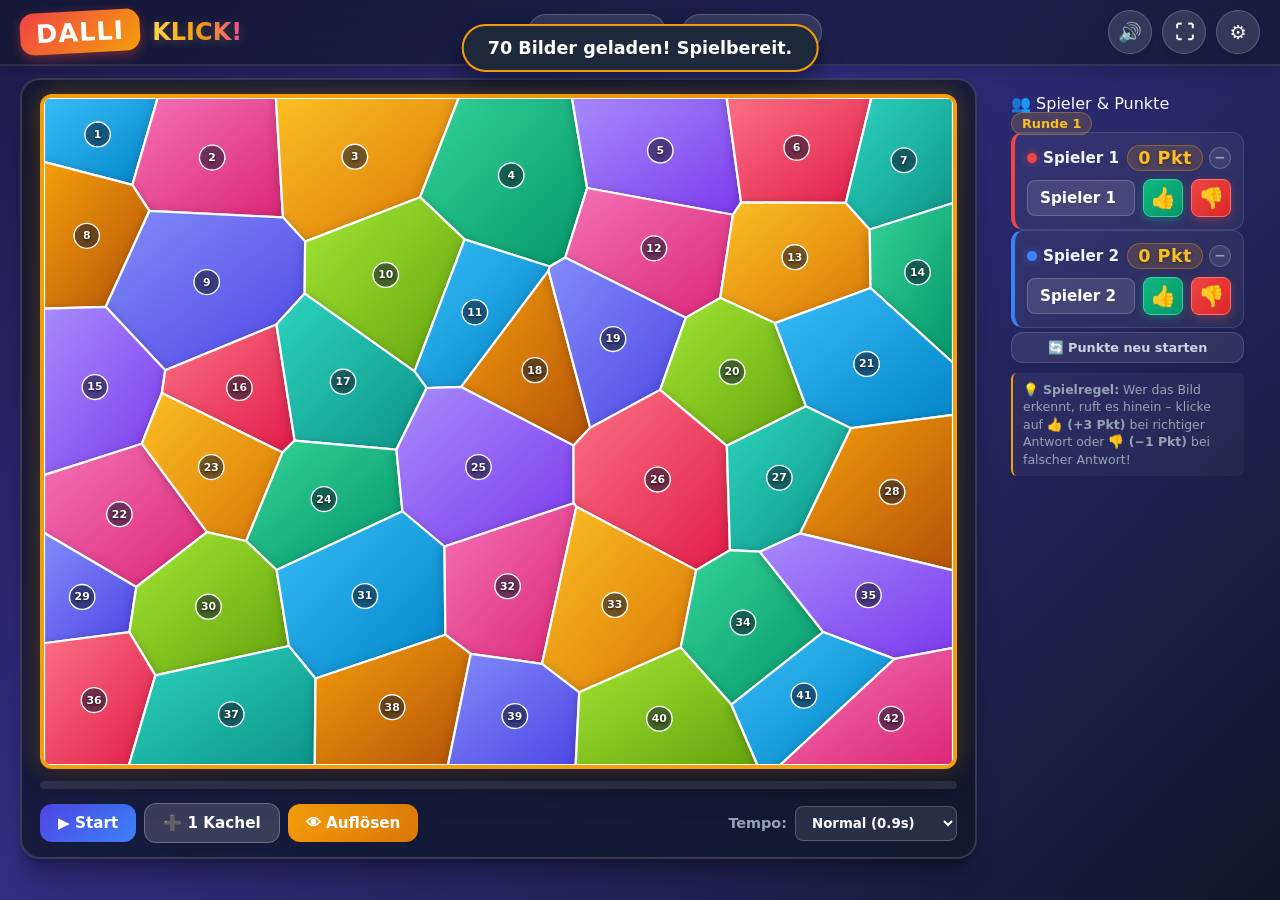
==== index.html @ 398790ba "Initial commit: Dalli Klick & Memorbild Bilderrätsel-Spiel mit 70 Bildern und Mosaik-Ausschnitten" ====
<!DOCTYPE html>
<html lang="de">
<head>
  <meta charset="UTF-8">
  <meta name="viewport" content="width=device-width, initial-scale=1.0">
  <title>Dalli Klick - Das Bilderrätsel Spiel</title>
  <link rel="stylesheet" href="style.css">
  <link rel="icon" href="data:image/svg+xml,<svg xmlns=%22http://www.w3.org/2000/svg%22 viewBox=%220%22%20width=%22100%22%20height=%22100%22><text y=%22.9em%22 font-size=%2290%22>🧩</text></svg>">
</head>
<body>

  <!-- Game Header -->
  <header class="game-header">
    <div class="logo-container">
      <div class="logo-badge">DALLI</div>
      <div class="title-text">KLICK!</div>
    </div>

    <div class="header-stats">
      <div class="stat-pill">
        <span>🎮 Runde:</span>
        <span id="current-round-display" style="color: #fbbf24;">1</span>
      </div>
      <div class="stat-pill">
        <span>🖼 Bilder:</span>
        <span id="total-images-display" style="color: #60a5fa;">0</span>
      </div>
    </div>

    <div class="header-actions">
      <button id="btn-sound-toggle" class="btn btn-icon" title="Ton ein-/ausschalten">🔊</button>
      <button id="btn-fullscreen" class="btn btn-icon" title="Vollbild">⛶</button>
      <button id="btn-settings" class="btn btn-icon" title="Einstellungen">⚙</button>
    </div>
  </header>

  <!-- Main Game Content -->
  <main class="main-content">
    <div class="game-arena">
      
      <!-- Board Area -->
      <div class="board-card">
        <div class="board-container">
          <img id="board-image" class="board-image" src="" alt="Dalli Bild">
          <!-- SVG Mosaik Overlay (Memorbild mit unregelmässigen Formen) -->
          <svg id="board-svg" class="board-svg-overlay" viewBox="0 0 1000 750" preserveAspectRatio="none">
            <defs>
              <linearGradient id="tileGrad0" x1="0%" y1="0%" x2="100%" y2="100%"><stop offset="0%" stop-color="#38bdf8"/><stop offset="100%" stop-color="#0284c7"/></linearGradient>
              <linearGradient id="tileGrad1" x1="0%" y1="0%" x2="100%" y2="100%"><stop offset="0%" stop-color="#f472b6"/><stop offset="100%" stop-color="#db2777"/></linearGradient>
              <linearGradient id="tileGrad2" x1="0%" y1="0%" x2="100%" y2="100%"><stop offset="0%" stop-color="#fbbf24"/><stop offset="100%" stop-color="#d97706"/></linearGradient>
              <linearGradient id="tileGrad3" x1="0%" y1="0%" x2="100%" y2="100%"><stop offset="0%" stop-color="#34d399"/><stop offset="100%" stop-color="#059669"/></linearGradient>
              <linearGradient id="tileGrad4" x1="0%" y1="0%" x2="100%" y2="100%"><stop offset="0%" stop-color="#a78bfa"/><stop offset="100%" stop-color="#7c3aed"/></linearGradient>
              <linearGradient id="tileGrad5" x1="0%" y1="0%" x2="100%" y2="100%"><stop offset="0%" stop-color="#fb7185"/><stop offset="100%" stop-color="#e11d48"/></linearGradient>
              <linearGradient id="tileGrad6" x1="0%" y1="0%" x2="100%" y2="100%"><stop offset="0%" stop-color="#2dd4bf"/><stop offset="100%" stop-color="#0d9488"/></linearGradient>
              <linearGradient id="tileGrad7" x1="0%" y1="0%" x2="100%" y2="100%"><stop offset="0%" stop-color="#f59e0b"/><stop offset="100%" stop-color="#b45309"/></linearGradient>
              <linearGradient id="tileGrad8" x1="0%" y1="0%" x2="100%" y2="100%"><stop offset="0%" stop-color="#818cf8"/><stop offset="100%" stop-color="#4f46e5"/></linearGradient>
              <linearGradient id="tileGrad9" x1="0%" y1="0%" x2="100%" y2="100%"><stop offset="0%" stop-color="#a3e635"/><stop offset="100%" stop-color="#65a30d"/></linearGradient>
            </defs>
            <g id="tiles-layer"></g>
          </svg>
          <div id="board-tiles-grid" class="board-tiles-grid" style="display: none;">
            <!-- Dynamisch generierte Kacheln -->
          </div>
          <div id="solution-banner" class="solution-banner">
            <span class="solution-badge">Gesuchter Begriff</span>
            <div id="solution-word" class="solution-word">???</div>
          </div>
        </div>

        <!-- Progress Bar -->
        <div class="progress-container">
          <div id="progress-bar" class="progress-bar"></div>
        </div>

        <!-- Board Controls -->
        <div class="board-controls">
          <div class="control-group">
            <button id="btn-start" class="btn btn-primary">▶ Start</button>
            <button id="btn-step" class="btn btn-secondary" title="Nur 1 Kachel aufdecken">➕ 1 Kachel</button>
            <button id="btn-reveal" class="btn btn-accent">👁 Auflösen</button>
            <button id="btn-next" class="btn btn-success" style="display: none;">Nächstes Bild ⏭</button>
          </div>

          <div class="control-group">
            <label for="speed-selector" style="font-size: 0.9rem; font-weight: 700; color: #94a3b8;">Tempo:</label>
            <select id="speed-selector" class="speed-selector">
              <option value="slow">Langsam (1.6s)</option>
              <option value="medium" selected>Normal (0.9s)</option>
              <option value="fast">Schnell (0.5s)</option>
              <option value="turbo">Turbo (0.25s)</option>
              <option value="manual">Manuell (Klick)</option>
            </select>
          </div>
        </div>
      </div>

      <!-- Compact Players Panel (Platzsparend & übersichtlich) -->
      <aside class="sidebar-panel">
        <div class="panel-card player-scores-card">
          <div class="card-title">
            <span>👥 Spieler & Punkte</span>
            <span class="round-badge">Runde <span id="sidebar-round-num">1</span></span>
          </div>

          <!-- Spieler 1 -->
          <div class="player-entry player-1-entry">
            <div class="player-entry-top">
              <label for="player-1-name-input" class="player-label">
                <span class="player-dot dot-red"></span> Spieler 1
              </label>
              <div class="score-wrapper">
                <span id="player-1-score" class="player-score-pill">0 Pkt</span>
                <button id="btn-dec-1" class="btn-score-dec" title="1 Punkt abziehen" tabindex="-1">−</button>
              </div>
            </div>
            <div class="player-entry-input-row">
              <input type="text" id="player-1-name-input" class="player-name-input" value="Spieler 1" placeholder="Name Spieler 1" maxlength="20" autocomplete="off">
              <button id="btn-thumb-1" class="btn-thumb btn-thumb-up" title="Spieler 1 hat das Bild richtig erraten! (+3 Punkte)">
                👍
              </button>
              <button id="btn-thumb-down-1" class="btn-thumb btn-thumb-down" title="Spieler 1 lag falsch! (−1 Punkt abziehen)">
                👎
              </button>
            </div>
          </div>

          <!-- Spieler 2 -->
          <div class="player-entry player-2-entry">
            <div class="player-entry-top">
              <label for="player-2-name-input" class="player-label">
                <span class="player-dot dot-blue"></span> Spieler 2
              </label>
              <div class="score-wrapper">
                <span id="player-2-score" class="player-score-pill">0 Pkt</span>
                <button id="btn-dec-2" class="btn-score-dec" title="1 Punkt abziehen" tabindex="-1">−</button>
              </div>
            </div>
            <div class="player-entry-input-row">
              <input type="text" id="player-2-name-input" class="player-name-input" value="Spieler 2" placeholder="Name Spieler 2" maxlength="20" autocomplete="off">
              <button id="btn-thumb-2" class="btn-thumb btn-thumb-up" title="Spieler 2 hat das Bild richtig erraten! (+3 Punkte)">
                👍
              </button>
              <button id="btn-thumb-down-2" class="btn-thumb btn-thumb-down" title="Spieler 2 lag falsch! (−1 Punkt abziehen)">
                👎
              </button>
            </div>
          </div>

          <!-- Score reset & Quick instructions -->
          <div class="player-card-footer">
            <button id="btn-reset-scores" class="btn btn-secondary btn-reset" title="Punktestand auf 0 setzen">
              🔄 Punkte neu starten
            </button>
            <div class="game-hint">
              💡 <strong>Spielregel:</strong> Wer das Bild erkennt, ruft es hinein – klicke auf <strong>👍 (+3 Pkt)</strong> bei richtiger Antwort oder <strong>👎 (−1 Pkt)</strong> bei falscher Antwort!
            </div>
          </div>
        </div>
      </aside>

    </div>
  </main>

  <!-- Settings Modal -->
  <div id="settings-modal" class="modal-overlay">
    <div class="modal-card">
      <div class="modal-header">
        <h2 class="modal-title">⚙ Einstellungen</h2>
        <button id="modal-close-btn" class="btn btn-secondary btn-icon" style="width: 32px; height: 32px;">✖</button>
      </div>

      <!-- Player Setup Info -->
      <div class="form-group">
        <label class="form-label">Mitspieler:</label>
        <p style="font-size: 0.88rem; color: #cbd5e1; line-height: 1.4;">
          Die Namen für <strong>Spieler 1</strong> und <strong>Spieler 2</strong> können jederzeit direkt auf dem Spielfeld eingegeben und geändert werden.
        </p>
      </div>

      <!-- Memorbild Shape Style Setup -->
      <div class="form-group">
        <label for="shape-style-select" class="form-label">Ausschnitt-Form (Memorbild-Stil):</label>
        <select id="shape-style-select" class="text-input">
          <option value="mosaic" selected>🧩 Buntes Mosaik (Vielecke & ungleiche Formen - Memorbild)</option>
          <option value="triangles">💎 Dreiecks-Facetten (Facetten-Mosaik)</option>
          <option value="grid">⬜ Klassisches Gitter (Quadrate / Rechtecke)</option>
        </select>
      </div>

      <!-- Tile Density / Size Setup -->
      <div class="form-group">
        <label for="tile-density-select" class="form-label">Ausschnitt-Größe & Kachelanzahl:</label>
        <select id="tile-density-select" class="text-input">
          <option value="small" selected>Klein (42 Teile - Memorbild Standard)</option>
          <option value="xsmall">Sehr klein (56 Teile - Knifflig)</option>
          <option value="medium">Mittel (30 Teile - Schneller)</option>
          <option value="large">Groß (20 Teile - Für jüngere Kinder)</option>
        </select>
      </div>

      <!-- Tile Color Theme -->
      <div class="form-group">
        <label for="tile-color-select" class="form-label">Farben der Ausschnitte:</label>
        <select id="tile-color-select" class="text-input">
          <option value="rainbow" selected>🌈 Bunt & Farbenfroh (Regenbogen)</option>
          <option value="ocean">🌊 Ozeanblau & Türkis</option>
          <option value="sunset">🌅 Sonnenuntergang (Gold & Koralle)</option>
          <option value="classic">🔷 Klassisch Dalli-Blau</option>
        </select>
      </div>

      <!-- Speech Output -->
      <div class="form-group" style="flex-direction: row; align-items: center; justify-content: space-between;">
        <label for="speech-toggle-input" class="form-label" style="cursor: pointer;">
          🗣 Lösung laut vorlesen (für Leseanfänger):
        </label>
        <input type="checkbox" id="speech-toggle-input" checked style="width: 20px; height: 20px; cursor: pointer;">
      </div>

      <!-- Custom Folder Import -->
      <div class="form-group" style="border-top: 1px solid rgba(255,255,255,0.1); padding-top: 14px;">
        <label class="form-label">Eigene Bilder laden (Ordner oder Dateien):</label>
        <p style="font-size: 0.85rem; color: #94a3b8; margin-bottom: 8px;">
          Wähle einen beliebigen Ordner mit Bildern von deinem Computer aus. Der Dateiname (z.B. "Delfin.jpg") wird automatisch als Suchbegriff verwendet.
        </p>
        <input type="file" id="folder-upload-input" webkitdirectory directory multiple accept="image/*" class="text-input" style="padding: 6px;">
      </div>

      <div style="display: flex; justify-content: flex-end; gap: 10px; margin-top: 10px;">
        <button id="btn-save-settings" class="btn btn-primary" style="width: 100%;">Einstellungen speichern & anwenden</button>
      </div>
    </div>
  </div>

  <!-- Game Over Modal -->
  <div id="gameover-modal" class="modal-overlay">
    <div class="modal-card" style="text-align: center;">
      <div id="gameover-content">
        <!-- Siegertreppchen & Highscore -->
      </div>
      <button id="btn-restart-game" class="btn btn-success" style="font-size: 1.1rem; padding: 14px;">
        🔄 Neues Spiel starten
      </button>
    </div>
  </div>

  <!-- Confetti Canvas -->
  <canvas id="confetti-canvas"></canvas>

  <!-- Notification Toast -->
  <div id="toast" class="toast">Hinweis</div>

  <!-- Scripts -->
  <script src="bilder.js"></script>
  <script src="game.js"></script>
</body>
</html>
---- style.css ----
:root {
  --primary: #4f46e5;
  --primary-hover: #4338ca;
  --accent: #f59e0b;
  --accent-hover: #d97706;
  --success: #10b981;
  --danger: #ef4444;
  --bg-gradient: linear-gradient(135deg, #1e1b4b 0%, #312e81 40%, #0f172a 100%);
  --panel-bg: rgba(255, 255, 255, 0.95);
  --panel-dark: rgba(30, 41, 59, 0.85);
  --text-main: #1e293b;
  --text-light: #f8fafc;
  --tile-bg: linear-gradient(145deg, #3b82f6, #1d4ed8);
  --tile-border: #60a5fa;
  --tile-number: #bfdbfe;
  --radius-lg: 20px;
  --radius-md: 12px;
  --radius-sm: 8px;
  --shadow-lg: 0 20px 25px -5px rgba(0, 0, 0, 0.3), 0 8px 10px -6px rgba(0, 0, 0, 0.3);
  --shadow-glow: 0 0 25px rgba(245, 158, 11, 0.6);
}

* {
  box-sizing: border-box;
  margin: 0;
  padding: 0;
  font-family: 'Segoe UI', system-ui, -apple-system, BlinkMacSystemFont, Roboto, sans-serif;
  user-select: none;
}

body {
  min-height: 100vh;
  background: var(--bg-gradient);
  color: var(--text-light);
  display: flex;
  flex-direction: column;
  align-items: center;
  overflow-x: hidden;
  position: relative;
}

/* Header & Top Bar */
.game-header {
  width: 100%;
  max-width: 1400px;
  padding: 10px 20px;
  display: flex;
  justify-content: space-between;
  align-items: center;
  background: rgba(15, 23, 42, 0.6);
  backdrop-filter: blur(12px);
  border-bottom: 2px solid rgba(255, 255, 255, 0.1);
  box-shadow: 0 4px 20px rgba(0, 0, 0, 0.2);
}

.logo-container {
  display: flex;
  align-items: center;
  gap: 12px;
}

.logo-badge {
  background: linear-gradient(135deg, #ef4444, #f59e0b);
  color: white;
  font-size: 1.6rem;
  font-weight: 900;
  padding: 6px 16px;
  border-radius: 14px;
  box-shadow: 0 4px 12px rgba(239, 68, 68, 0.4);
  letter-spacing: 1px;
  transform: rotate(-3deg);
  display: inline-block;
  animation: pulseLogo 3s ease-in-out infinite alternate;
}

@keyframes pulseLogo {
  0% { transform: rotate(-3deg) scale(1); }
  100% { transform: rotate(-1deg) scale(1.05); }
}

.title-text {
  font-size: 1.5rem;
  font-weight: 800;
  background: linear-gradient(90deg, #fcd34d, #f59e0b, #ec4899);
  -webkit-background-clip: text;
  -webkit-text-fill-color: transparent;
  text-shadow: 0 2px 10px rgba(252, 211, 77, 0.2);
}

.header-stats {
  display: flex;
  align-items: center;
  gap: 16px;
}

.stat-pill {
  background: rgba(255, 255, 255, 0.12);
  border: 1px solid rgba(255, 255, 255, 0.2);
  padding: 8px 16px;
  border-radius: 30px;
  font-weight: 700;
  font-size: 0.95rem;
  display: flex;
  align-items: center;
  gap: 8px;
}

.header-actions {
  display: flex;
  gap: 10px;
}

/* Action Buttons */
.btn {
  cursor: pointer;
  border: none;
  outline: none;
  font-weight: 700;
  border-radius: var(--radius-md);
  padding: 10px 18px;
  display: inline-flex;
  align-items: center;
  justify-content: center;
  gap: 8px;
  font-size: 0.95rem;
  transition: all 0.18s ease;
  box-shadow: 0 4px 6px -1px rgba(0, 0, 0, 0.1);
}

.btn:hover {
  transform: translateY(-2px);
  filter: brightness(1.1);
}

.btn:active {
  transform: translateY(1px);
}

.btn-icon {
  width: 44px;
  height: 44px;
  padding: 0;
  border-radius: 50%;
  background: rgba(255, 255, 255, 0.12);
  color: white;
  font-size: 1.2rem;
  border: 1px solid rgba(255, 255, 255, 0.2);
}

.btn-primary {
  background: linear-gradient(135deg, #4f46e5, #3b82f6);
  color: white;
}

.btn-accent {
  background: linear-gradient(135deg, #f59e0b, #d97706);
  color: white;
}

.btn-success {
  background: linear-gradient(135deg, #10b981, #059669);
  color: white;
}

.btn-danger {
  background: linear-gradient(135deg, #ef4444, #dc2626);
  color: white;
}

.btn-secondary {
  background: rgba(255, 255, 255, 0.15);
  color: white;
  border: 1px solid rgba(255, 255, 255, 0.25);
}

/* Main Layout */
.main-content {
  width: 100%;
  max-width: 1400px;
  padding: 12px 20px;
  display: flex;
  flex-direction: column;
  gap: 12px;
  flex: 1;
}

.game-arena {
  display: grid;
  grid-template-columns: minmax(0, 1fr) 265px;
  gap: 18px;
  align-items: start;
}

@media (max-width: 950px) {
  .game-arena {
    grid-template-columns: 1fr;
  }
}

/* Board Section */
.board-card {
  background: rgba(15, 23, 42, 0.75);
  border: 2px solid rgba(255, 255, 255, 0.15);
  border-radius: var(--radius-lg);
  padding: 14px 18px;
  display: flex;
  flex-direction: column;
  align-items: center;
  box-shadow: var(--shadow-lg);
  position: relative;
  overflow: hidden;
}

.board-container {
  position: relative;
  width: 100%;
  max-width: 960px;
  aspect-ratio: 4 / 3;
  max-height: calc(100vh - 225px);
  border-radius: var(--radius-md);
  overflow: hidden;
  background: #ffffff; /* Reines Weiss als Basis, keine Dunkelkammer */
  border: 4px solid #f59e0b;
  box-shadow: 0 12px 35px rgba(0, 0, 0, 0.35), 0 0 24px rgba(245, 158, 11, 0.35);
}

.board-image {
  position: absolute;
  top: 0;
  left: 0;
  width: 100%;
  height: 100%;
  object-fit: cover;
  pointer-events: none;
  filter: brightness(1.03) contrast(1.02); /* Kristallklar und hell */
  transition: opacity 0.3s ease;
}

/* SVG Mosaik Overlay (Memorbild mit unregelmässigen Formen) */
.board-svg-overlay {
  position: absolute;
  top: 0;
  left: 0;
  width: 100%;
  height: 100%;
  background: transparent !important; /* Absolut keine Abdunklung */
  pointer-events: auto;
  overflow: visible;
}

.mosaic-tile {
  cursor: pointer;
  transform-box: fill-box;
  transform-origin: center center;
  transition: opacity 0.4s cubic-bezier(0.4, 0, 0.2, 1), transform 0.45s cubic-bezier(0.34, 1.56, 0.64, 1);
}

.mosaic-tile polygon,
.mosaic-tile path,
.mosaic-tile rect {
  stroke: #ffffff;
  stroke-width: 2.5;
  stroke-linejoin: round;
  stroke-linecap: round;
  filter: drop-shadow(0 2px 5px rgba(0, 0, 0, 0.25));
  transition: stroke-width 0.2s ease, filter 0.2s ease;
}

.mosaic-tile:hover polygon,
.mosaic-tile:hover path,
.mosaic-tile:hover rect {
  stroke: #fef08a;
  stroke-width: 4.5;
  filter: brightness(1.22) drop-shadow(0 0 10px rgba(255, 255, 255, 0.85));
}

.mosaic-tile .tile-badge {
  transform-box: fill-box;
  transform-origin: center center;
  transition: transform 0.2s cubic-bezier(0.34, 1.56, 0.64, 1);
}

.mosaic-tile:hover .tile-badge {
  transform: scale(1.25);
}

.mosaic-tile text {
  font-family: 'Segoe UI', system-ui, -apple-system, sans-serif;
  font-weight: 900;
  fill: #ffffff;
  pointer-events: none;
  user-select: none;
  text-shadow: 0 1px 3px rgba(0, 0, 0, 0.85);
}

.mosaic-tile.revealed {
  opacity: 0 !important;
  transform: scale(0.12) rotate(15deg);
  pointer-events: none;
}

.mosaic-tile.instant-hide {
  opacity: 0 !important;
  display: none !important;
}

/* Fallback CSS Grid fuer den klassischen Modus */
.board-tiles-grid {
  position: absolute;
  top: 0;
  left: 0;
  width: 100%;
  height: 100%;
  display: grid;
  grid-template-columns: repeat(6, 1fr);
  grid-template-rows: repeat(5, 1fr);
  gap: 3px;
  padding: 3px;
  background: transparent !important; /* Transparent: Kein Abdunkeln! */
  pointer-events: none;
}

.tile {
  background: var(--tile-bg);
  border: 1px solid var(--tile-border);
  border-radius: 6px;
  display: flex;
  align-items: center;
  justify-content: center;
  color: var(--tile-number);
  font-weight: 800;
  font-size: 1.1rem;
  box-shadow: inset 0 2px 4px rgba(255, 255, 255, 0.3), inset 0 -2px 4px rgba(0, 0, 0, 0.4);
  cursor: pointer;
  transition: transform 0.4s cubic-bezier(0.4, 0, 0.2, 1), opacity 0.4s ease, filter 0.4s ease;
  position: relative;
  text-shadow: 0 1px 2px rgba(0, 0, 0, 0.6);
  pointer-events: auto;
}

.tile:hover {
  filter: brightness(1.2);
}

.tile.revealed {
  opacity: 0;
  transform: scale(0.6) rotate(15deg);
  pointer-events: none;
}

.tile.instant-hide {
  opacity: 0 !important;
  display: none !important;
}

/* Solution Banner */
.solution-banner {
  position: absolute;
  bottom: 0;
  left: 0;
  right: 0;
  background: linear-gradient(180deg, transparent 0%, rgba(15, 23, 42, 0.95) 40%, #0f172a 100%);
  padding: 30px 20px 20px;
  display: flex;
  flex-direction: column;
  align-items: center;
  gap: 8px;
  transform: translateY(100%);
  transition: transform 0.4s cubic-bezier(0.175, 0.885, 0.32, 1.275);
  pointer-events: none;
  z-index: 20;
}

.solution-banner.show {
  transform: translateY(0);
  pointer-events: all;
}

.solution-badge {
  background: var(--accent);
  color: #0f172a;
  text-transform: uppercase;
  font-weight: 900;
  font-size: 0.85rem;
  padding: 3px 12px;
  border-radius: 20px;
  letter-spacing: 1px;
}

.solution-word {
  font-size: 2.2rem;
  font-weight: 900;
  color: #fef08a;
  text-shadow: 0 4px 15px rgba(250, 204, 21, 0.5);
  letter-spacing: 2px;
}

/* Controls Bar under Board */
.board-controls {
  width: 100%;
  max-width: 960px;
  margin-top: 14px;
  display: flex;
  flex-wrap: wrap;
  align-items: center;
  justify-content: space-between;
  gap: 12px;
}

.control-group {
  display: flex;
  align-items: center;
  gap: 8px;
}

.speed-selector {
  background: rgba(255, 255, 255, 0.1);
  border: 1px solid rgba(255, 255, 255, 0.2);
  color: white;
  border-radius: var(--radius-sm);
  padding: 8px 12px;
  font-weight: 600;
  outline: none;
  cursor: pointer;
}

.speed-selector option {
  background: #1e293b;
  color: white;
}

/* Progress bar */
.progress-container {
  width: 100%;
  max-width: 960px;
  height: 8px;
  background: rgba(255, 255, 255, 0.1);
  border-radius: 4px;
  margin-top: 12px;
  overflow: hidden;
}

.progress-bar {
  height: 100%;
  width: 0%;
  background: linear-gradient(90deg, #3b82f6, #10b981);
  transition: width 0.3s ease;
}

/* Sidebar & Compact Player Panel */
.sidebar-panel {
  display: flex;
  flex-direction: column;
  gap: 14px;
}

.player-scores-card {
  padding: 16px;
  gap: 14px;
}

.round-badge {
  font-size: 0.8rem;
  font-weight: 700;
  color: #fbbf24;
  background: rgba(251, 191, 36, 0.15);
  border: 1px solid rgba(251, 191, 36, 0.3);
  padding: 3px 10px;
  border-radius: 12px;
  white-space: nowrap;
  flex-shrink: 0;
}

.player-entry {
  background: rgba(255, 255, 255, 0.05);
  border: 1.5px solid rgba(255, 255, 255, 0.12);
  border-radius: var(--radius-md);
  padding: 12px;
  display: flex;
  flex-direction: column;
  gap: 8px;
  transition: all 0.2s ease;
}

.player-1-entry {
  border-left: 4px solid #ef4444;
}

.player-2-entry {
  border-left: 4px solid #3b82f6;
}

.player-entry:hover {
  background: rgba(255, 255, 255, 0.08);
  border-color: rgba(255, 255, 255, 0.22);
}

.player-entry-top {
  display: flex;
  justify-content: space-between;
  align-items: center;
}

.player-label {
  font-weight: 800;
  font-size: 0.95rem;
  color: #f1f5f9;
  display: flex;
  align-items: center;
  gap: 6px;
  cursor: pointer;
}

.player-dot {
  width: 10px;
  height: 10px;
  border-radius: 50%;
  display: inline-block;
}

.dot-red {
  background: #ef4444;
  box-shadow: 0 0 8px rgba(239, 68, 68, 0.6);
}

.dot-blue {
  background: #3b82f6;
  box-shadow: 0 0 8px rgba(59, 130, 246, 0.6);
}

.score-wrapper {
  display: flex;
  align-items: center;
  gap: 6px;
}

.player-score-pill {
  font-size: 1.1rem;
  font-weight: 900;
  color: #fbbf24;
  background: rgba(245, 158, 11, 0.15);
  border: 1px solid rgba(245, 158, 11, 0.35);
  padding: 2px 10px;
  border-radius: 20px;
  letter-spacing: 0.5px;
  text-shadow: 0 1px 3px rgba(0, 0, 0, 0.4);
}

.btn-score-dec {
  width: 22px;
  height: 22px;
  border-radius: 50%;
  border: 1px solid rgba(255, 255, 255, 0.2);
  background: rgba(255, 255, 255, 0.08);
  color: #94a3b8;
  font-size: 0.85rem;
  font-weight: 900;
  cursor: pointer;
  display: flex;
  align-items: center;
  justify-content: center;
  transition: all 0.15s ease;
  line-height: 1;
}

.btn-score-dec:hover {
  background: rgba(239, 68, 68, 0.25);
  border-color: #ef4444;
  color: #fca5a5;
  transform: scale(1.15);
}

.player-entry-input-row {
  display: flex;
  gap: 8px;
  align-items: center;
}

.player-name-input {
  flex: 1;
  min-width: 0;
  background: rgba(255, 255, 255, 0.1);
  border: 1.5px solid rgba(255, 255, 255, 0.2);
  border-radius: var(--radius-sm);
  padding: 8px 12px;
  font-size: 0.95rem;
  font-weight: 700;
  color: #ffffff;
  outline: none;
  transition: all 0.18s ease;
}

.player-name-input:focus {
  border-color: #f59e0b;
  background: rgba(255, 255, 255, 0.18);
  box-shadow: 0 0 12px rgba(245, 158, 11, 0.35);
}

.player-name-input::placeholder {
  color: #94a3b8;
  font-weight: 500;
}

.btn-thumb {
  width: 40px;
  height: 38px;
  flex-shrink: 0;
  border-radius: var(--radius-sm);
  color: white;
  font-size: 1.25rem;
  cursor: pointer;
  display: flex;
  align-items: center;
  justify-content: center;
  transition: all 0.15s cubic-bezier(0.34, 1.56, 0.64, 1);
  user-select: none;
}

.btn-thumb-up {
  border: 1.5px solid #34d399;
  background: linear-gradient(135deg, #10b981 0%, #059669 100%);
  box-shadow: 0 3px 10px rgba(16, 185, 129, 0.35);
}

.btn-thumb-up:hover {
  transform: scale(1.12);
  filter: brightness(1.15);
  box-shadow: 0 6px 16px rgba(16, 185, 129, 0.55);
}

.btn-thumb-up:active {
  transform: scale(0.92);
}

.btn-thumb-up.pulse-win {
  animation: thumbWinPulse 0.5s cubic-bezier(0.34, 1.56, 0.64, 1);
}

.btn-thumb-down {
  border: 1.5px solid #f87171;
  background: linear-gradient(135deg, #ef4444 0%, #dc2626 100%);
  box-shadow: 0 3px 10px rgba(239, 68, 68, 0.35);
}

.btn-thumb-down:hover {
  transform: scale(1.12);
  filter: brightness(1.15);
  box-shadow: 0 6px 16px rgba(239, 68, 68, 0.55);
}

.btn-thumb-down:active {
  transform: scale(0.92);
}

.btn-thumb-down.pulse-wrong {
  animation: thumbWrongShake 0.45s ease-in-out;
}

@keyframes thumbWinPulse {
  0% { transform: scale(1); }
  50% { transform: scale(1.35) rotate(-12deg); box-shadow: 0 0 25px #34d399; }
  100% { transform: scale(1); }
}

@keyframes thumbWrongShake {
  0%, 100% { transform: translateX(0); }
  20%, 60% { transform: translateX(-5px) rotate(-8deg); box-shadow: 0 0 20px #ef4444; }
  40%, 80% { transform: translateX(5px) rotate(8deg); }
}

.player-card-footer {
  display: flex;
  flex-direction: column;
  gap: 10px;
  margin-top: 4px;
}

.btn-reset {
  width: 100%;
  font-size: 0.8rem;
  padding: 7px 10px;
  background: rgba(255, 255, 255, 0.08);
  border: 1px solid rgba(255, 255, 255, 0.15);
  color: #cbd5e1;
}

.btn-reset:hover {
  background: rgba(255, 255, 255, 0.16);
  color: #ffffff;
}

.game-hint {
  font-size: 0.78rem;
  line-height: 1.4;
  color: #94a3b8;
  background: rgba(255, 255, 255, 0.04);
  border-radius: 6px;
  padding: 8px 10px;
  border-left: 2px solid #f59e0b;
}

/* Modals */
.modal-overlay {
  position: fixed;
  inset: 0;
  background: rgba(0, 0, 0, 0.75);
  backdrop-filter: blur(8px);
  display: flex;
  align-items: center;
  justify-content: center;
  z-index: 100;
  opacity: 0;
  pointer-events: none;
  transition: opacity 0.25s ease;
  padding: 20px;
}

.modal-overlay.open {
  opacity: 1;
  pointer-events: all;
}

.modal-card {
  background: #1e293b;
  border: 2px solid rgba(255, 255, 255, 0.2);
  border-radius: var(--radius-lg);
  max-width: 550px;
  width: 100%;
  padding: 28px;
  box-shadow: 0 25px 50px -12px rgba(0, 0, 0, 0.5);
  display: flex;
  flex-direction: column;
  gap: 20px;
  transform: translateY(20px);
  transition: transform 0.25s ease;
  max-height: 90vh;
  overflow-y: auto;
}

.modal-overlay.open .modal-card {
  transform: translateY(0);
}

.modal-header {
  display: flex;
  justify-content: space-between;
  align-items: center;
  border-bottom: 1px solid rgba(255, 255, 255, 0.1);
  padding-bottom: 14px;
}

.modal-title {
  font-size: 1.4rem;
  font-weight: 800;
  color: white;
  display: flex;
  align-items: center;
  gap: 10px;
}

.form-group {
  display: flex;
  flex-direction: column;
  gap: 8px;
}

.form-label {
  font-weight: 700;
  font-size: 0.95rem;
  color: #94a3b8;
}

.player-config-row {
  display: grid;
  grid-template-columns: 48px 1fr 70px 40px;
  gap: 8px;
  align-items: center;
}

.avatar-select, .color-select, .key-input, .text-input {
  background: rgba(255, 255, 255, 0.08);
  border: 1px solid rgba(255, 255, 255, 0.2);
  color: white;
  padding: 8px;
  border-radius: var(--radius-sm);
  font-size: 0.95rem;
}

/* Celebration Canvas */
#confetti-canvas {
  position: fixed;
  inset: 0;
  pointer-events: none;
  z-index: 999;
}

/* Notification Toast */
.toast {
  position: fixed;
  top: 24px;
  left: 50%;
  transform: translateX(-50%) translateY(-100px);
  background: #1e293b;
  color: white;
  padding: 12px 24px;
  border-radius: 30px;
  border: 2px solid var(--accent);
  box-shadow: 0 10px 25px rgba(0, 0, 0, 0.4);
  font-weight: 800;
  font-size: 1.1rem;
  z-index: 1000;
  transition: transform 0.3s cubic-bezier(0.175, 0.885, 0.32, 1.275);
  display: flex;
  align-items: center;
  gap: 10px;
}

.toast.show {
  transform: translateX(-50%) translateY(0);
}
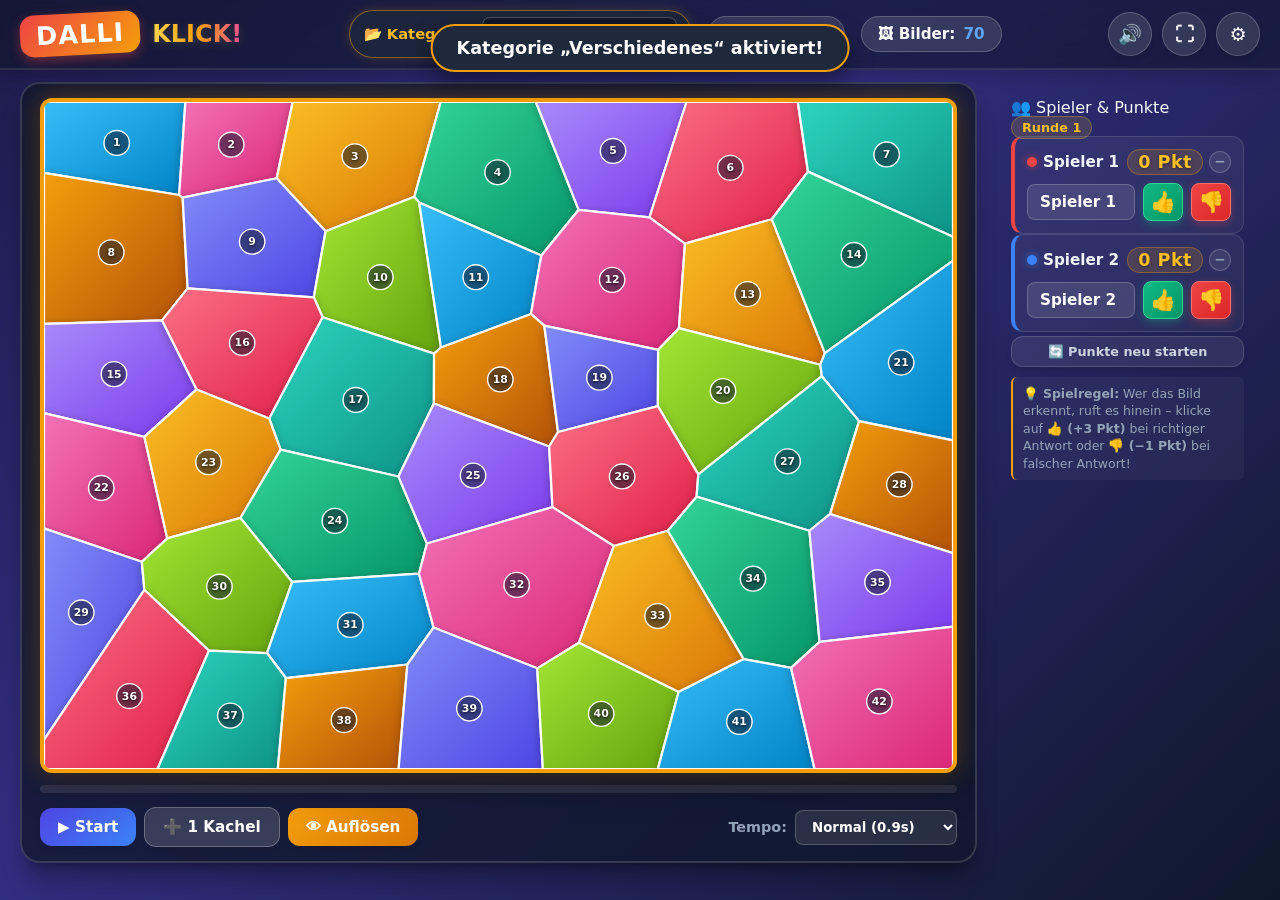
==== commit 751bd2e8: "Kategorien Familie (35) und Spielzeuge (50) hinzugefuegt, Verschiedenes als Startkategorie festgeleg" ====
--- a/index.html
+++ b/index.html
@@ -17,6 +17,14 @@
     </div>
 
     <div class="header-stats">
+      <div class="stat-pill category-pill">
+        <label for="category-select" class="category-label">📂 Kategorie:</label>
+        <select id="category-select" class="category-select" title="Bilderkategorie auswählen">
+          <option value="Familie">👨‍👩‍👧 Familie</option>
+          <option value="Spielzeuge">🧸 Spielzeuge</option>
+          <option value="Verschiedenes" selected>🌟 Verschiedenes</option>
+        </select>
+      </div>
       <div class="stat-pill">
         <span>🎮 Runde:</span>
         <span id="current-round-display" style="color: #fbbf24;">1</span>
@@ -65,6 +73,19 @@
             <span class="solution-badge">Gesuchter Begriff</span>
             <div id="solution-word" class="solution-word">???</div>
           </div>
+          <!-- Leere Kategorie Hinweis (wird eingeblendet wenn gewählte Kategorie 0 Bilder hat) -->
+          <div id="empty-category-notice" class="empty-category-notice" style="display: none;">
+            <div class="empty-category-card">
+              <div class="empty-category-icon">📂</div>
+              <h2 id="empty-category-title" class="empty-category-title">Kategorie „Familie“ ausgewählt</h2>
+              <div class="empty-category-badge">0 Bilder im Ordner vorhanden (Kategorie inaktiv)</div>
+              <p id="empty-category-desc" class="empty-category-desc">
+                Im Ordner <code>bilder/Familie/</code> befinden sich aktuell noch keine Bilder.<br>
+                Kopiere einfach Fotos in diesen Ordner oder wähle eine aktive Kategorie mit Bildern:
+              </p>
+              <div id="empty-category-buttons" class="empty-category-buttons"></div>
+            </div>
+          </div>
         </div>
 
         <!-- Progress Bar -->
@@ -177,6 +198,19 @@
         </p>
       </div>
 
+      <!-- Category Selection in Settings Modal -->
+      <div class="form-group">
+        <label for="modal-category-select" class="form-label">Bilderkategorie auswählen:</label>
+        <select id="modal-category-select" class="text-input">
+          <option value="Familie">👨‍👩‍👧 Familie</option>
+          <option value="Spielzeuge">🧸 Spielzeuge</option>
+          <option value="Verschiedenes" selected>🌟 Verschiedenes</option>
+        </select>
+        <p style="font-size: 0.82rem; color: #94a3b8; margin-top: 4px;">
+          Entspricht den Unterordnern in <code>bilder/</code>. Nur Kategorien mit vorhandenen Bildern sind aktiv.
+        </p>
+      </div>
+
       <!-- Memorbild Shape Style Setup -->
       <div class="form-group">
         <label for="shape-style-select" class="form-label">Ausschnitt-Form (Memorbild-Stil):</label>
--- a/style.css
+++ b/style.css
@@ -818,3 +818,147 @@
 .toast.show {
   transform: translateX(-50%) translateY(0);
 }
+
+/* Category Selection & Notice Styling */
+.category-pill {
+  background: rgba(30, 41, 59, 0.85);
+  border: 1px solid rgba(245, 158, 11, 0.5);
+  box-shadow: 0 0 12px rgba(245, 158, 11, 0.2);
+  padding: 6px 14px;
+  gap: 8px;
+}
+
+.category-label {
+  font-weight: 800;
+  font-size: 0.92rem;
+  color: #fbbf24;
+  white-space: nowrap;
+}
+
+.category-select {
+  background: rgba(15, 23, 42, 0.9);
+  border: 1px solid rgba(255, 255, 255, 0.25);
+  color: #f8fafc;
+  border-radius: var(--radius-sm);
+  padding: 6px 12px;
+  font-size: 0.95rem;
+  font-weight: 700;
+  outline: none;
+  cursor: pointer;
+  transition: all 0.2s ease;
+}
+
+.category-select:hover {
+  border-color: #fbbf24;
+  background: rgba(30, 41, 59, 1);
+}
+
+.category-select:focus {
+  border-color: #f59e0b;
+  box-shadow: 0 0 10px rgba(245, 158, 11, 0.5);
+}
+
+.category-select option {
+  background: #1e293b;
+  color: #f8fafc;
+  padding: 10px;
+}
+
+.category-select option:disabled {
+  color: #64748b;
+  background: #0f172a;
+  font-style: italic;
+}
+
+/* Empty Category Overlay on Board */
+.empty-category-notice {
+  position: absolute;
+  inset: 0;
+  background: radial-gradient(circle at center, #1e293b 0%, #0f172a 100%);
+  display: flex;
+  align-items: center;
+  justify-content: center;
+  padding: 30px;
+  z-index: 20;
+  animation: fadeIn 0.3s ease;
+}
+
+.empty-category-card {
+  max-width: 580px;
+  width: 100%;
+  background: rgba(30, 41, 59, 0.95);
+  border: 2px solid rgba(245, 158, 11, 0.6);
+  border-radius: var(--radius-lg);
+  padding: 32px 28px;
+  text-align: center;
+  box-shadow: 0 20px 40px rgba(0, 0, 0, 0.5), 0 0 30px rgba(245, 158, 11, 0.25);
+  display: flex;
+  flex-direction: column;
+  align-items: center;
+  gap: 16px;
+}
+
+.empty-category-icon {
+  font-size: 3.5rem;
+  line-height: 1;
+  filter: drop-shadow(0 4px 10px rgba(245, 158, 11, 0.4));
+  animation: pulseLogo 2.5s ease-in-out infinite alternate;
+}
+
+.empty-category-title {
+  font-size: 1.6rem;
+  font-weight: 800;
+  color: #fef08a;
+  margin: 0;
+}
+
+.empty-category-badge {
+  background: rgba(239, 68, 68, 0.2);
+  color: #fca5a5;
+  border: 1px solid rgba(239, 68, 68, 0.4);
+  padding: 4px 14px;
+  border-radius: 20px;
+  font-size: 0.88rem;
+  font-weight: 700;
+}
+
+.empty-category-desc {
+  font-size: 0.98rem;
+  line-height: 1.55;
+  color: #cbd5e1;
+  margin: 0;
+}
+
+.empty-category-desc code {
+  background: rgba(0, 0, 0, 0.4);
+  padding: 2px 6px;
+  border-radius: 4px;
+  color: #93c5fd;
+  font-family: monospace;
+}
+
+.empty-category-buttons {
+  display: flex;
+  flex-wrap: wrap;
+  gap: 12px;
+  justify-content: center;
+  margin-top: 8px;
+  width: 100%;
+}
+
+.btn-quick-cat {
+  padding: 12px 20px;
+  font-size: 1rem;
+  font-weight: 700;
+  border-radius: var(--radius-md);
+  background: linear-gradient(135deg, #4f46e5, #3b82f6);
+  border: 1px solid rgba(255, 255, 255, 0.3);
+  box-shadow: 0 4px 14px rgba(59, 130, 246, 0.35);
+  transition: all 0.2s ease;
+}
+
+.btn-quick-cat:hover {
+  transform: translateY(-3px) scale(1.03);
+  box-shadow: 0 8px 20px rgba(59, 130, 246, 0.5);
+  filter: brightness(1.15);
+}
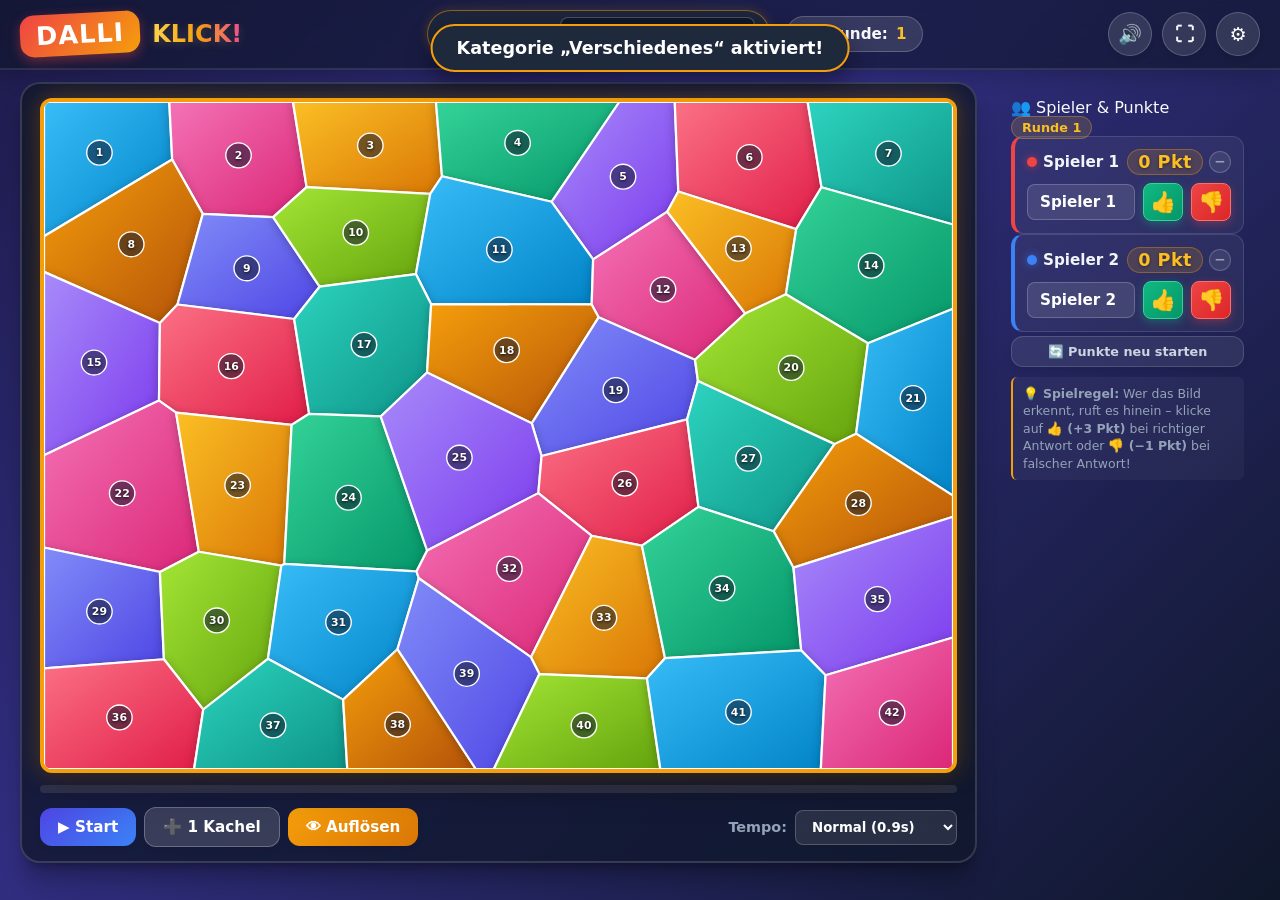
==== commit 104cf3ba: "Anzeige der Bilderanzahl in der oberen Kopfzeile entfernt" ====
--- a/index.html
+++ b/index.html
@@ -28,10 +28,6 @@
       <div class="stat-pill">
         <span>🎮 Runde:</span>
         <span id="current-round-display" style="color: #fbbf24;">1</span>
-      </div>
-      <div class="stat-pill">
-        <span>🖼 Bilder:</span>
-        <span id="total-images-display" style="color: #60a5fa;">0</span>
       </div>
     </div>
 
